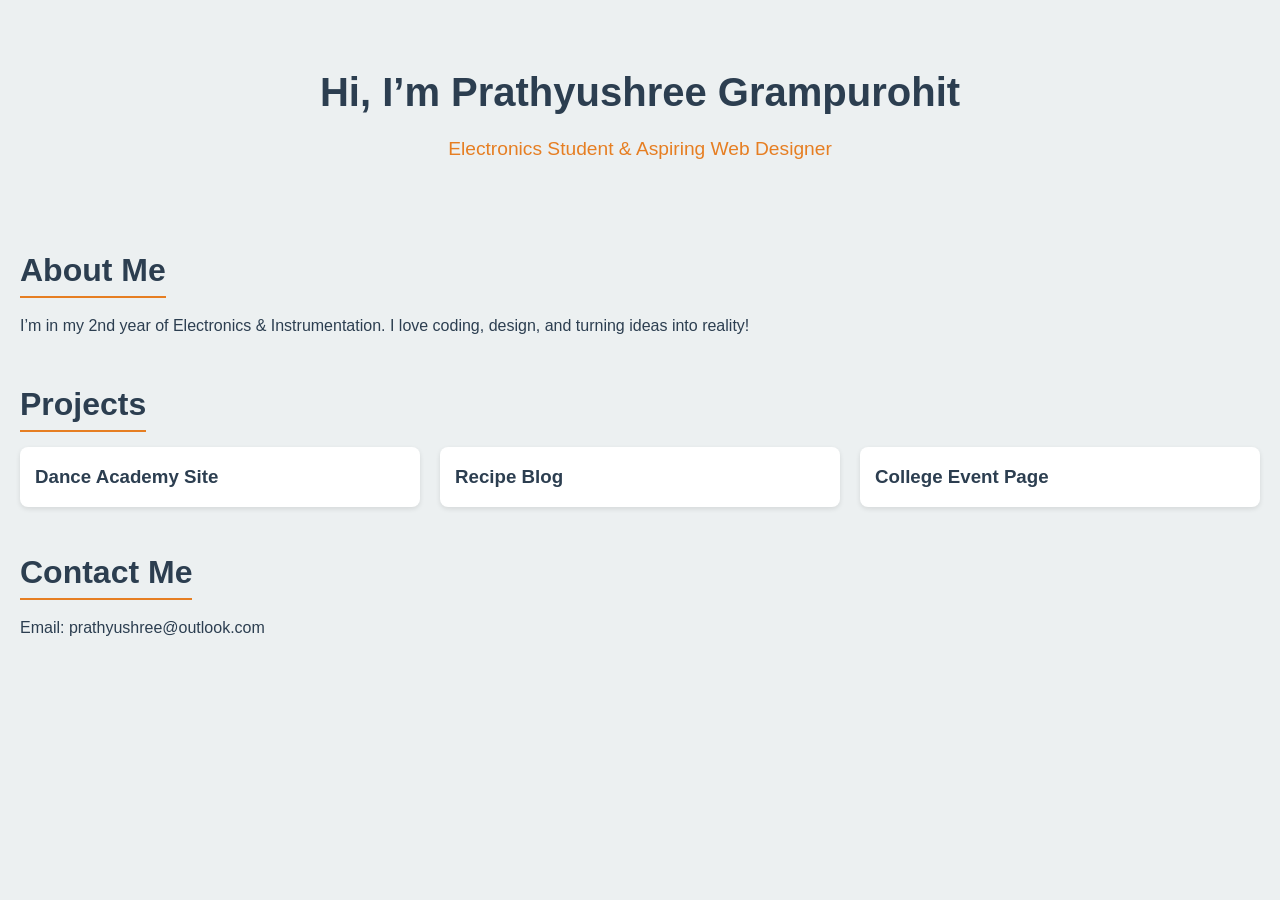
==== index.html @ 187cb472 "Portfolio website files This is my personal portfolio website created using HTML and CSS. It include" ====
<!DOCTYPE html>
<html lang="en">
<head>
  <meta charset="UTF-8" />
  <meta name="viewport" content="width=device-width, initial-scale=1.0"/>
  <title>Prathyu’s Portfolio</title>
  <!-- Link to your CSS -->
  <link rel="stylesheet" href="style.css" />
</head>
<body>

  <!-- Header / Hero -->
  <header class="hero">
    <h1>Hi, I’m Prathyushree Grampurohit</h1>
    <p>Electronics Student & Aspiring Web Designer</p>
  </header>

  <!-- About -->
  <section id="about">
    <h2>About Me</h2>
    <p>I’m in my 2nd year of Electronics & Instrumentation. I love coding, design, and turning ideas into reality!</p>
  </section>

  <!-- Projects -->
  <section id="projects">
    <h2>Projects</h2>
    <div class="project-list">
      <div class="project-item">
        <h3>Dance Academy Site</h3>
        <!-- later add img -->
      </div>
      <div class="project-item">
        <h3>Recipe Blog</h3>
      </div>
      <div class="project-item">
        <h3>College Event Page</h3>
      </div>
    </div>
  </section>

  <!-- Contact -->
  <section id="contact">
    <h2>Contact Me</h2>
    <p>Email: <a href="mailto:prathyushree@outlook.com">prathyushree@outlook.com</a></p>
  </section>

</body>
</html>
---- style.css ----
/* Reset defaults */
* {
  margin: 0;
  padding: 0;
  box-sizing: border-box;
}

/* Color variables */
:root {
  --primary-color: #2c3e50;
  --accent-color: #e67e22;
  --light-gray: #ecf0f1;
}

/* Global styles */
body {
  font-family: Arial, sans-serif;
  background: var(--light-gray);
  color: var(--primary-color);
  line-height: 1.6;
  padding: 20px;
}

/* Hero section */
.hero {
  text-align: center;
  padding: 40px 0;
}
.hero h1 {
  font-size: 2.5rem;
  margin-bottom: 10px;
}
.hero p {
  font-size: 1.2rem;
  color: var(--accent-color);
}

/* Sections styling */
section {
  margin: 40px 0;
}
section h2 {
  font-size: 2rem;
  margin-bottom: 15px;
  border-bottom: 2px solid var(--accent-color);
  display: inline-block;
}

/* Projects grid */
.project-list {
  display: flex;
  gap: 20px;
  flex-wrap: wrap;
}
.project-item {
  background: #fff;
  padding: 15px;
  border-radius: 8px;
  flex: 1 1 calc(33% - 40px);
  min-width: 200px;
  box-shadow: 0 2px 5px rgba(0,0,0,0.1);
}

/* Links */
a {
  color: var(--primary-color);
  text-decoration: none;
}
a:hover {
  text-decoration: underline;
}
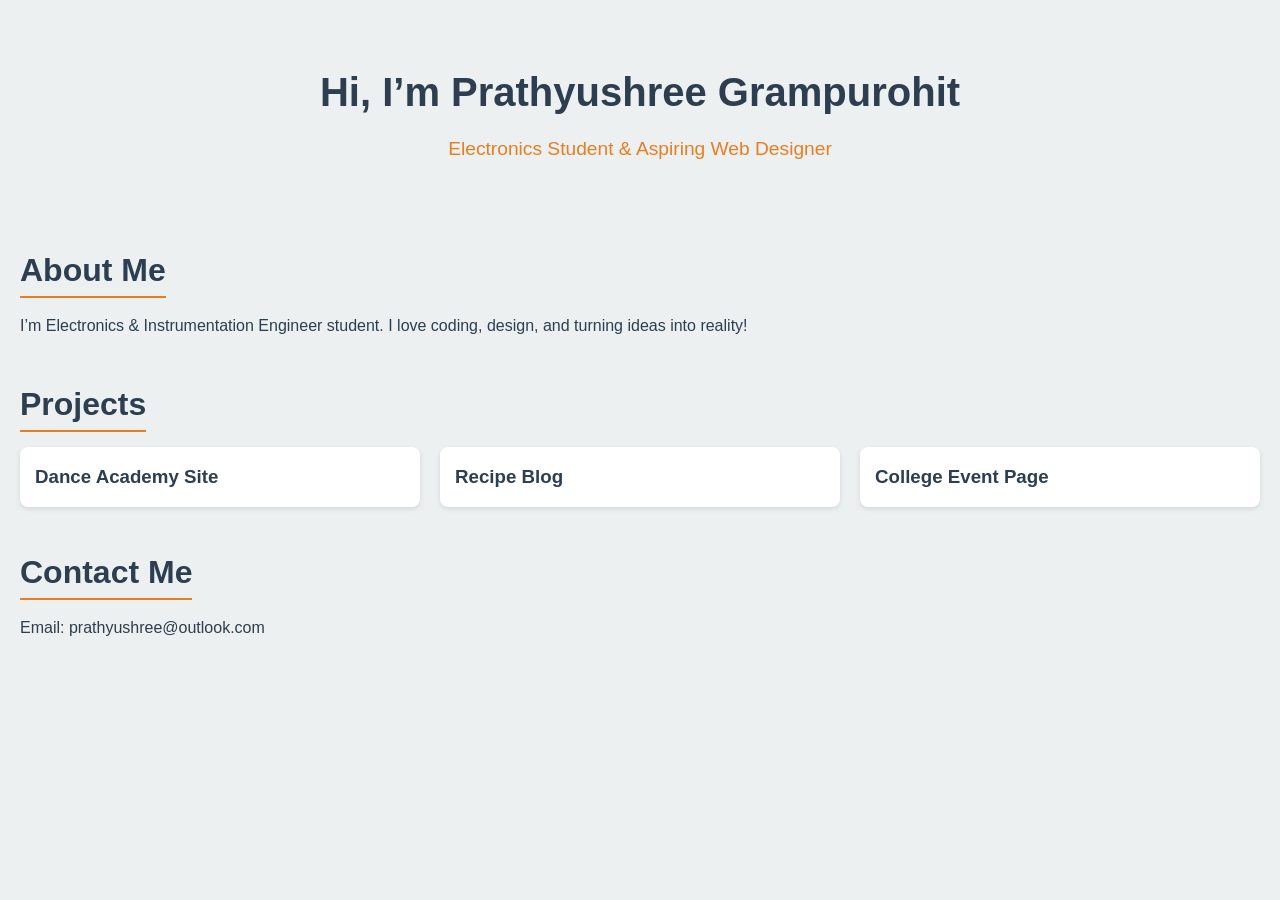
==== commit 13c192ea: "Update index.html" ====
--- a/index.html
+++ b/index.html
@@ -18,7 +18,7 @@
   <!-- About -->
   <section id="about">
     <h2>About Me</h2>
-    <p>I’m in my 2nd year of Electronics & Instrumentation. I love coding, design, and turning ideas into reality!</p>
+    <p>I’m Electronics & Instrumentation Engineer student. I love coding, design, and turning ideas into reality!</p>
   </section>
 
   <!-- Projects -->
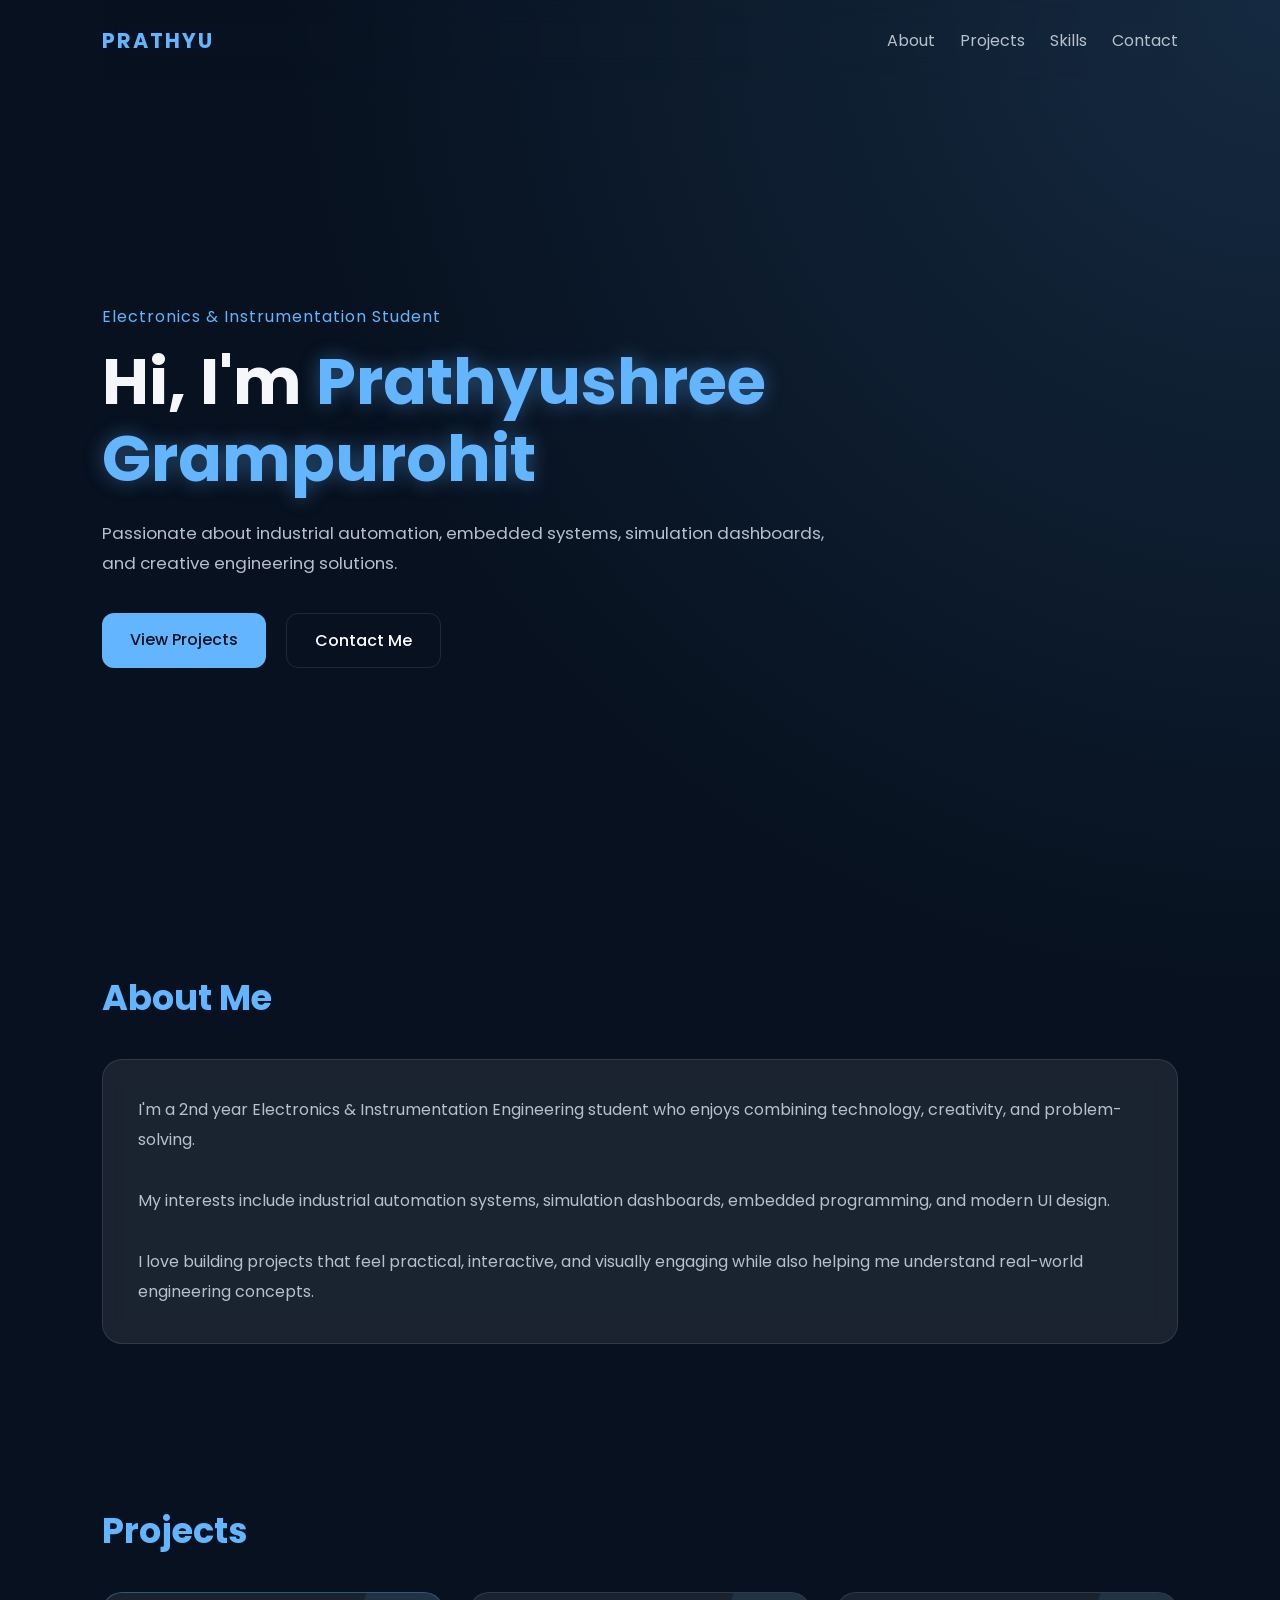
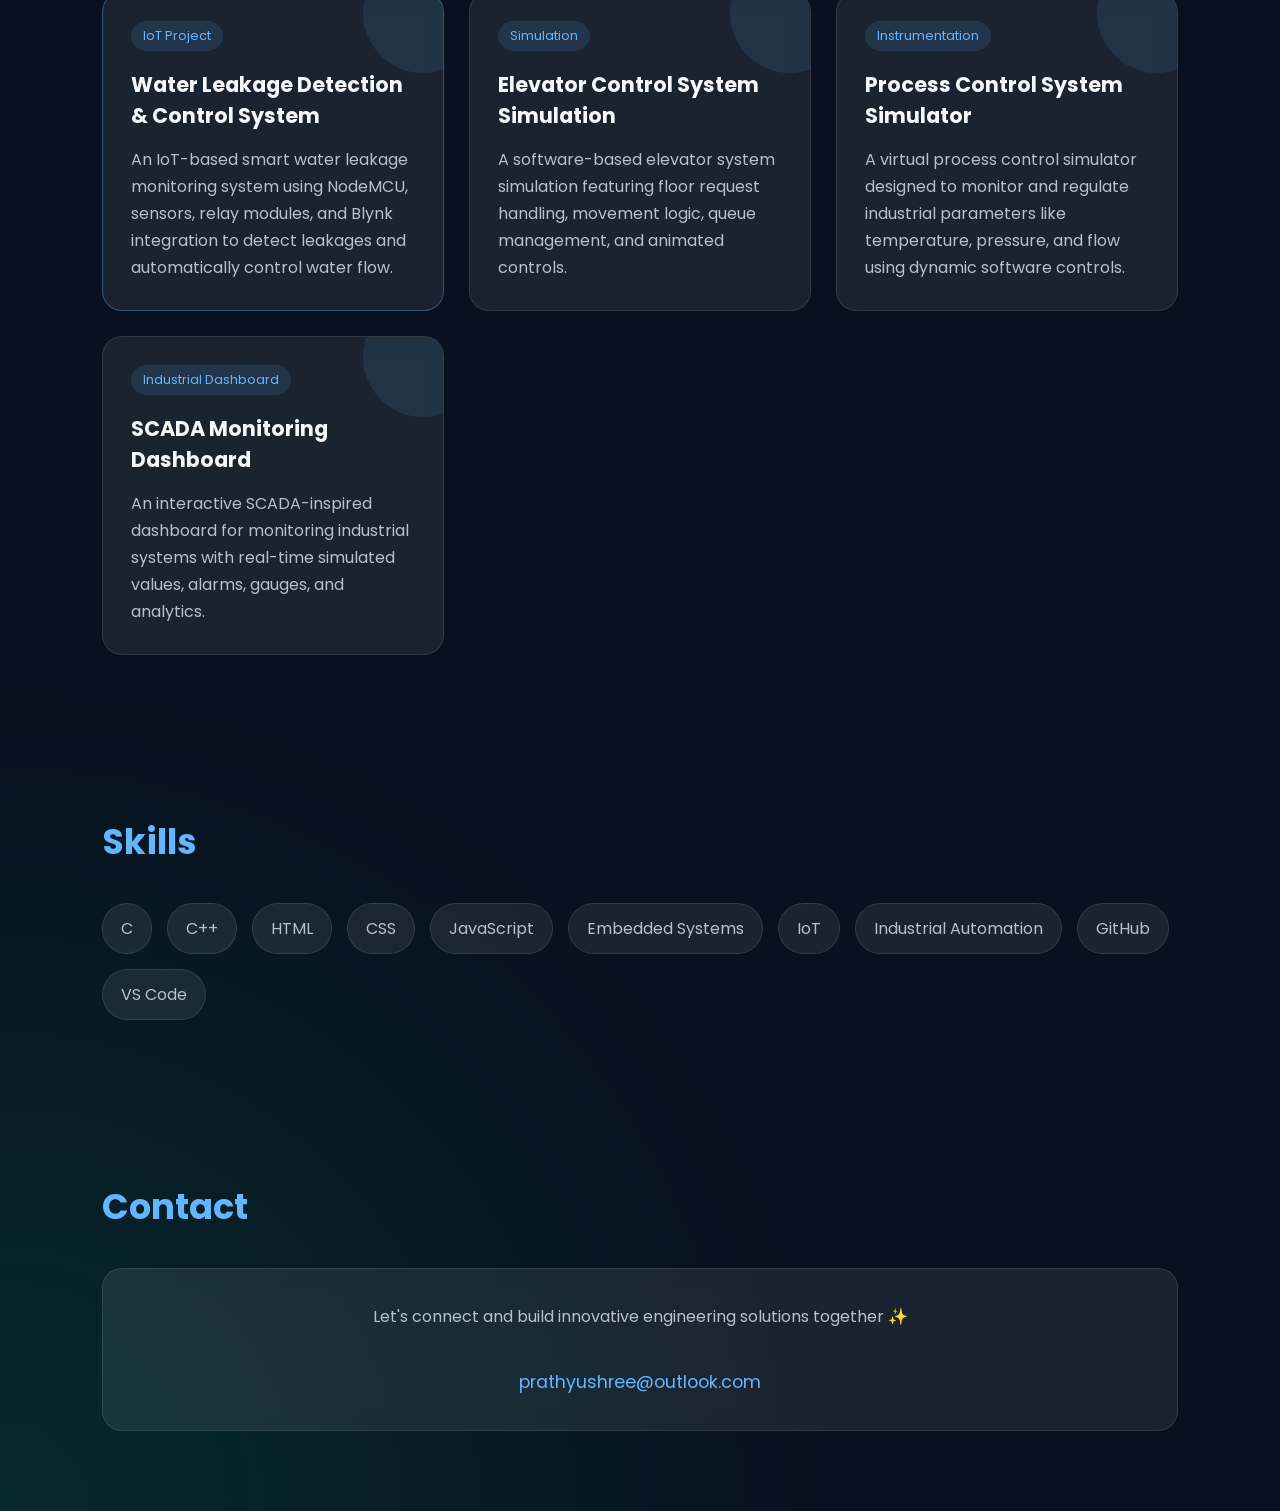
==== commit c3412be3: "Initial portfolio upload" ====
--- a/index.html
+++ b/index.html
@@ -1,48 +1,231 @@
-<!DOCTYPE html>
-<html lang="en">
-<head>
-  <meta charset="UTF-8" />
-  <meta name="viewport" content="width=device-width, initial-scale=1.0"/>
-  <title>Prathyu’s Portfolio</title>
-  <!-- Link to your CSS -->
-  <link rel="stylesheet" href="style.css" />
-</head>
-<body>
-
-  <!-- Header / Hero -->
-  <header class="hero">
-    <h1>Hi, I’m Prathyushree Grampurohit</h1>
-    <p>Electronics Student & Aspiring Web Designer</p>
-  </header>
-
-  <!-- About -->
-  <section id="about">
-    <h2>About Me</h2>
-    <p>I’m Electronics & Instrumentation Engineer student. I love coding, design, and turning ideas into reality!</p>
-  </section>
-
-  <!-- Projects -->
-  <section id="projects">
-    <h2>Projects</h2>
-    <div class="project-list">
-      <div class="project-item">
-        <h3>Dance Academy Site</h3>
-        <!-- later add img -->
-      </div>
-      <div class="project-item">
-        <h3>Recipe Blog</h3>
-      </div>
-      <div class="project-item">
-        <h3>College Event Page</h3>
-      </div>
-    </div>
-  </section>
-
-  <!-- Contact -->
-  <section id="contact">
-    <h2>Contact Me</h2>
-    <p>Email: <a href="mailto:prathyushree@outlook.com">prathyushree@outlook.com</a></p>
-  </section>
-
-</body>
+<!DOCTYPE html>
+<html lang="en">
+<head>
+  <meta charset="UTF-8" />
+  <meta name="viewport" content="width=device-width, initial-scale=1.0" />
+  <title>Prathyu | Electronics & Instrumentation Portfolio</title>
+
+  <link rel="stylesheet" href="style.css" />
+
+  <link rel="preconnect" href="https://fonts.googleapis.com">
+  <link rel="preconnect" href="https://fonts.gstatic.com" crossorigin>
+
+  <link href="https://fonts.googleapis.com/css2?family=Poppins:wght@300;400;500;600;700&display=swap" rel="stylesheet">
+</head>
+
+<body>
+
+  <!-- Navigation -->
+  <nav class="navbar">
+    <div class="logo">PRATHYU</div>
+
+    <ul>
+      <li><a href="#about">About</a></li>
+      <li><a href="#projects">Projects</a></li>
+      <li><a href="#skills">Skills</a></li>
+      <li><a href="#contact">Contact</a></li>
+    </ul>
+  </nav>
+
+  <!-- Hero Section -->
+  <header class="hero">
+
+    <div class="hero-content">
+
+      <p class="intro">
+        Electronics & Instrumentation Student
+      </p>
+
+      <h1>
+        Hi, I'm <span>Prathyushree Grampurohit</span>
+      </h1>
+
+      <p class="hero-text">
+        Passionate about industrial automation, embedded systems,
+        simulation dashboards, and creative engineering solutions.
+      </p>
+
+      <div class="hero-buttons">
+
+        <a href="#projects" class="btn primary-btn">
+          View Projects
+        </a>
+
+        <a href="#contact" class="btn secondary-btn">
+          Contact Me
+        </a>
+
+      </div>
+
+    </div>
+
+  </header>
+
+  <!-- About Section -->
+  <section id="about" class="section">
+
+    <h2>About Me</h2>
+
+    <div class="about-card">
+
+      <p>
+        I'm a 2nd year Electronics & Instrumentation Engineering
+        student who enjoys combining technology, creativity,
+        and problem-solving.
+      </p>
+
+      <br>
+
+      <p>
+        My interests include industrial automation systems,
+        simulation dashboards, embedded programming,
+        and modern UI design.
+      </p>
+
+      <br>
+
+      <p>
+        I love building projects that feel practical,
+        interactive, and visually engaging while also helping
+        me understand real-world engineering concepts.
+      </p>
+
+    </div>
+
+  </section>
+
+  <!-- Projects Section -->
+  <section id="projects" class="section">
+
+    <h2>Projects</h2>
+
+    <div class="project-grid">
+
+      <!-- Project 1 -->
+      <div class="project-card featured">
+
+        <div class="project-tag">
+          IoT Project
+        </div>
+
+        <h3>
+          Water Leakage Detection & Control System
+        </h3>
+
+        <p>
+          An IoT-based smart water leakage monitoring system
+          using NodeMCU, sensors, relay modules, and Blynk
+          integration to detect leakages and automatically
+          control water flow.
+        </p>
+
+      </div>
+
+      <!-- Project 2 -->
+      <div class="project-card">
+
+        <div class="project-tag">
+          Simulation
+        </div>
+
+        <h3>
+          Elevator Control System Simulation
+        </h3>
+
+        <p>
+          A software-based elevator system simulation featuring
+          floor request handling, movement logic,
+          queue management, and animated controls.
+        </p>
+
+      </div>
+
+      <!-- Project 3 -->
+      <div class="project-card">
+
+        <div class="project-tag">
+          Instrumentation
+        </div>
+
+        <h3>
+          Process Control System Simulator
+        </h3>
+
+        <p>
+          A virtual process control simulator designed to
+          monitor and regulate industrial parameters like
+          temperature, pressure, and flow using dynamic
+          software controls.
+        </p>
+
+      </div>
+
+      <!-- Project 4 -->
+      <div class="project-card">
+
+        <div class="project-tag">
+          Industrial Dashboard
+        </div>
+
+        <h3>
+          SCADA Monitoring Dashboard
+        </h3>
+
+        <p>
+          An interactive SCADA-inspired dashboard for monitoring
+          industrial systems with real-time simulated values,
+          alarms, gauges, and analytics.
+        </p>
+
+      </div>
+
+    </div>
+
+  </section>
+
+  <!-- Skills Section -->
+  <section id="skills" class="section">
+
+    <h2>Skills</h2>
+
+    <div class="skills-container">
+
+      <span>C</span>
+      <span>C++</span>
+      <span>HTML</span>
+      <span>CSS</span>
+      <span>JavaScript</span>
+      <span>Embedded Systems</span>
+      <span>IoT</span>
+      <span>Industrial Automation</span>
+      <span>GitHub</span>
+      <span>VS Code</span>
+
+    </div>
+
+  </section>
+
+  <!-- Contact Section -->
+  <section id="contact" class="section">
+
+    <h2>Contact</h2>
+
+    <div class="contact-card">
+
+      <p>
+        Let's connect and build innovative engineering
+        solutions together ✨
+      </p>
+
+      <br>
+
+      <a href="mailto:prathyushree@outlook.com">
+        prathyushree@outlook.com
+      </a>
+
+    </div>
+
+  </section>
+
+</body>
 </html>
--- a/style.css
+++ b/style.css
@@ -1,71 +1,436 @@
-/* Reset defaults */
-* {
-  margin: 0;
-  padding: 0;
-  box-sizing: border-box;
-}
-
-/* Color variables */
-:root {
-  --primary-color: #2c3e50;
-  --accent-color: #e67e22;
-  --light-gray: #ecf0f1;
-}
-
-/* Global styles */
-body {
-  font-family: Arial, sans-serif;
-  background: var(--light-gray);
-  color: var(--primary-color);
-  line-height: 1.6;
-  padding: 20px;
-}
-
-/* Hero section */
-.hero {
-  text-align: center;
-  padding: 40px 0;
-}
-.hero h1 {
-  font-size: 2.5rem;
-  margin-bottom: 10px;
-}
-.hero p {
-  font-size: 1.2rem;
-  color: var(--accent-color);
-}
-
-/* Sections styling */
-section {
-  margin: 40px 0;
-}
-section h2 {
-  font-size: 2rem;
-  margin-bottom: 15px;
-  border-bottom: 2px solid var(--accent-color);
-  display: inline-block;
-}
-
-/* Projects grid */
-.project-list {
-  display: flex;
-  gap: 20px;
-  flex-wrap: wrap;
-}
-.project-item {
-  background: #fff;
-  padding: 15px;
-  border-radius: 8px;
-  flex: 1 1 calc(33% - 40px);
-  min-width: 200px;
-  box-shadow: 0 2px 5px rgba(0,0,0,0.1);
-}
-
-/* Links */
-a {
-  color: var(--primary-color);
-  text-decoration: none;
-}
-a:hover {
-  text-decoration: underline;
+/* RESET */
+
+* {
+  margin: 0;
+  padding: 0;
+  box-sizing: border-box;
+}
+
+/* ROOT COLORS */
+
+:root {
+
+  --bg-color: #07111f;
+  --card-color: rgba(255,255,255,0.08);
+
+  --text-color: #f5f7fa;
+  --secondary-text: #b7c0cc;
+
+  --accent: #64b5ff;
+  --accent-glow: rgba(100,181,255,0.4);
+
+  --border: rgba(255,255,255,0.1);
+}
+
+/* SMOOTH SCROLL */
+
+html {
+  scroll-behavior: smooth;
+}
+
+/* BODY */
+
+body {
+
+  font-family: 'Poppins', sans-serif;
+
+  background:
+    radial-gradient(circle at top right,
+    rgba(100,181,255,0.15),
+    transparent 30%),
+
+    radial-gradient(circle at bottom left,
+    rgba(0,255,170,0.1),
+    transparent 25%),
+
+    var(--bg-color);
+
+  color: var(--text-color);
+
+  min-height: 100vh;
+
+  padding: 0 8%;
+}
+
+/* NAVBAR */
+
+.navbar {
+
+  display: flex;
+  justify-content: space-between;
+  align-items: center;
+
+  padding: 25px 0;
+
+  position: sticky;
+  top: 0;
+
+  backdrop-filter: blur(12px);
+
+  z-index: 100;
+}
+
+.logo {
+
+  font-size: 1.3rem;
+  font-weight: 700;
+
+  letter-spacing: 2px;
+
+  color: var(--accent);
+}
+
+.navbar ul {
+
+  display: flex;
+  list-style: none;
+
+  gap: 25px;
+}
+
+.navbar a {
+
+  color: var(--secondary-text);
+
+  text-decoration: none;
+
+  transition: 0.3s ease;
+}
+
+.navbar a:hover {
+
+  color: var(--accent);
+}
+
+/* HERO SECTION */
+
+.hero {
+
+  min-height: 90vh;
+
+  display: flex;
+  align-items: center;
+}
+
+.hero-content {
+
+  max-width: 750px;
+}
+
+.intro {
+
+  color: var(--accent);
+
+  margin-bottom: 15px;
+
+  letter-spacing: 1px;
+}
+
+.hero h1 {
+
+  font-size: 4rem;
+
+  line-height: 1.2;
+
+  margin-bottom: 20px;
+}
+
+.hero h1 span {
+
+  color: var(--accent);
+
+  text-shadow: 0 0 20px var(--accent-glow);
+}
+
+.hero-text {
+
+  color: var(--secondary-text);
+
+  line-height: 1.8;
+
+  font-size: 1.05rem;
+
+  margin-bottom: 35px;
+}
+
+/* BUTTONS */
+
+.hero-buttons {
+
+  display: flex;
+  gap: 20px;
+
+  flex-wrap: wrap;
+}
+
+.btn {
+
+  padding: 14px 28px;
+
+  border-radius: 12px;
+
+  text-decoration: none;
+
+  font-weight: 500;
+
+  transition: 0.3s ease;
+}
+
+.primary-btn {
+
+  background: var(--accent);
+
+  color: #07111f;
+}
+
+.primary-btn:hover {
+
+  transform: translateY(-3px);
+
+  box-shadow: 0 10px 20px var(--accent-glow);
+}
+
+.secondary-btn {
+
+  border: 1px solid var(--border);
+
+  color: white;
+}
+
+.secondary-btn:hover {
+
+  background: rgba(255,255,255,0.05);
+}
+
+/* SECTION STYLING */
+
+.section {
+
+  padding: 80px 0;
+}
+
+.section h2 {
+
+  font-size: 2.2rem;
+
+  margin-bottom: 35px;
+
+  color: var(--accent);
+}
+
+/* ABOUT CARD */
+
+.about-card {
+
+  background: var(--card-color);
+
+  border: 1px solid var(--border);
+
+  border-radius: 20px;
+
+  padding: 35px;
+
+  backdrop-filter: blur(12px);
+
+  line-height: 1.9;
+
+  color: var(--secondary-text);
+}
+
+/* PROJECT GRID */
+
+.project-grid {
+
+  display: grid;
+
+  grid-template-columns:
+  repeat(auto-fit, minmax(260px, 1fr));
+
+  gap: 25px;
+}
+
+/* PROJECT CARD */
+
+.project-card {
+
+  background: var(--card-color);
+
+  border: 1px solid var(--border);
+
+  border-radius: 20px;
+
+  padding: 28px;
+
+  transition: 0.35s ease;
+
+  position: relative;
+
+  overflow: hidden;
+
+  backdrop-filter: blur(12px);
+}
+
+.project-card::before {
+
+  content: "";
+
+  position: absolute;
+
+  top: -40px;
+  right: -40px;
+
+  width: 120px;
+  height: 120px;
+
+  background: rgba(100,181,255,0.1);
+
+  border-radius: 50%;
+}
+
+.project-card:hover {
+
+  transform: translateY(-8px);
+
+  border-color: rgba(100,181,255,0.4);
+
+  box-shadow: 0 15px 30px rgba(0,0,0,0.3);
+}
+
+/* FEATURED PROJECT */
+
+.featured {
+
+  border: 1px solid rgba(100,181,255,0.35);
+}
+
+/* PROJECT TAG */
+
+.project-tag {
+
+  display: inline-block;
+
+  background: rgba(100,181,255,0.12);
+
+  color: var(--accent);
+
+  padding: 6px 12px;
+
+  border-radius: 30px;
+
+  font-size: 0.8rem;
+
+  margin-bottom: 18px;
+}
+
+/* PROJECT TITLE */
+
+.project-card h3 {
+
+  margin-bottom: 15px;
+
+  font-size: 1.3rem;
+}
+
+/* PROJECT TEXT */
+
+.project-card p {
+
+  color: var(--secondary-text);
+
+  line-height: 1.7;
+}
+
+/* SKILLS */
+
+.skills-container {
+
+  display: flex;
+
+  flex-wrap: wrap;
+
+  gap: 15px;
+}
+
+.skills-container span {
+
+  background: rgba(255,255,255,0.08);
+
+  border: 1px solid var(--border);
+
+  padding: 12px 18px;
+
+  border-radius: 40px;
+
+  color: var(--secondary-text);
+
+  transition: 0.3s ease;
+}
+
+.skills-container span:hover {
+
+  transform: scale(1.05);
+
+  color: white;
+
+  border-color: rgba(100,181,255,0.4);
+}
+
+/* CONTACT */
+
+.contact-card {
+
+  background: var(--card-color);
+
+  border: 1px solid var(--border);
+
+  border-radius: 20px;
+
+  padding: 35px;
+
+  text-align: center;
+
+  backdrop-filter: blur(12px);
+}
+
+.contact-card p {
+
+  color: var(--secondary-text);
+
+  margin-bottom: 15px;
+}
+
+.contact-card a {
+
+  color: var(--accent);
+
+  text-decoration: none;
+
+  font-size: 1.1rem;
+}
+
+/* RESPONSIVE DESIGN */
+
+@media (max-width: 768px) {
+
+  body {
+
+    padding: 0 6%;
+  }
+
+  .navbar {
+
+    flex-direction: column;
+
+    gap: 15px;
+  }
+
+  .hero h1 {
+
+    font-size: 2.8rem;
+  }
+
+  .hero {
+
+    min-height: 75vh;
+  }
 }
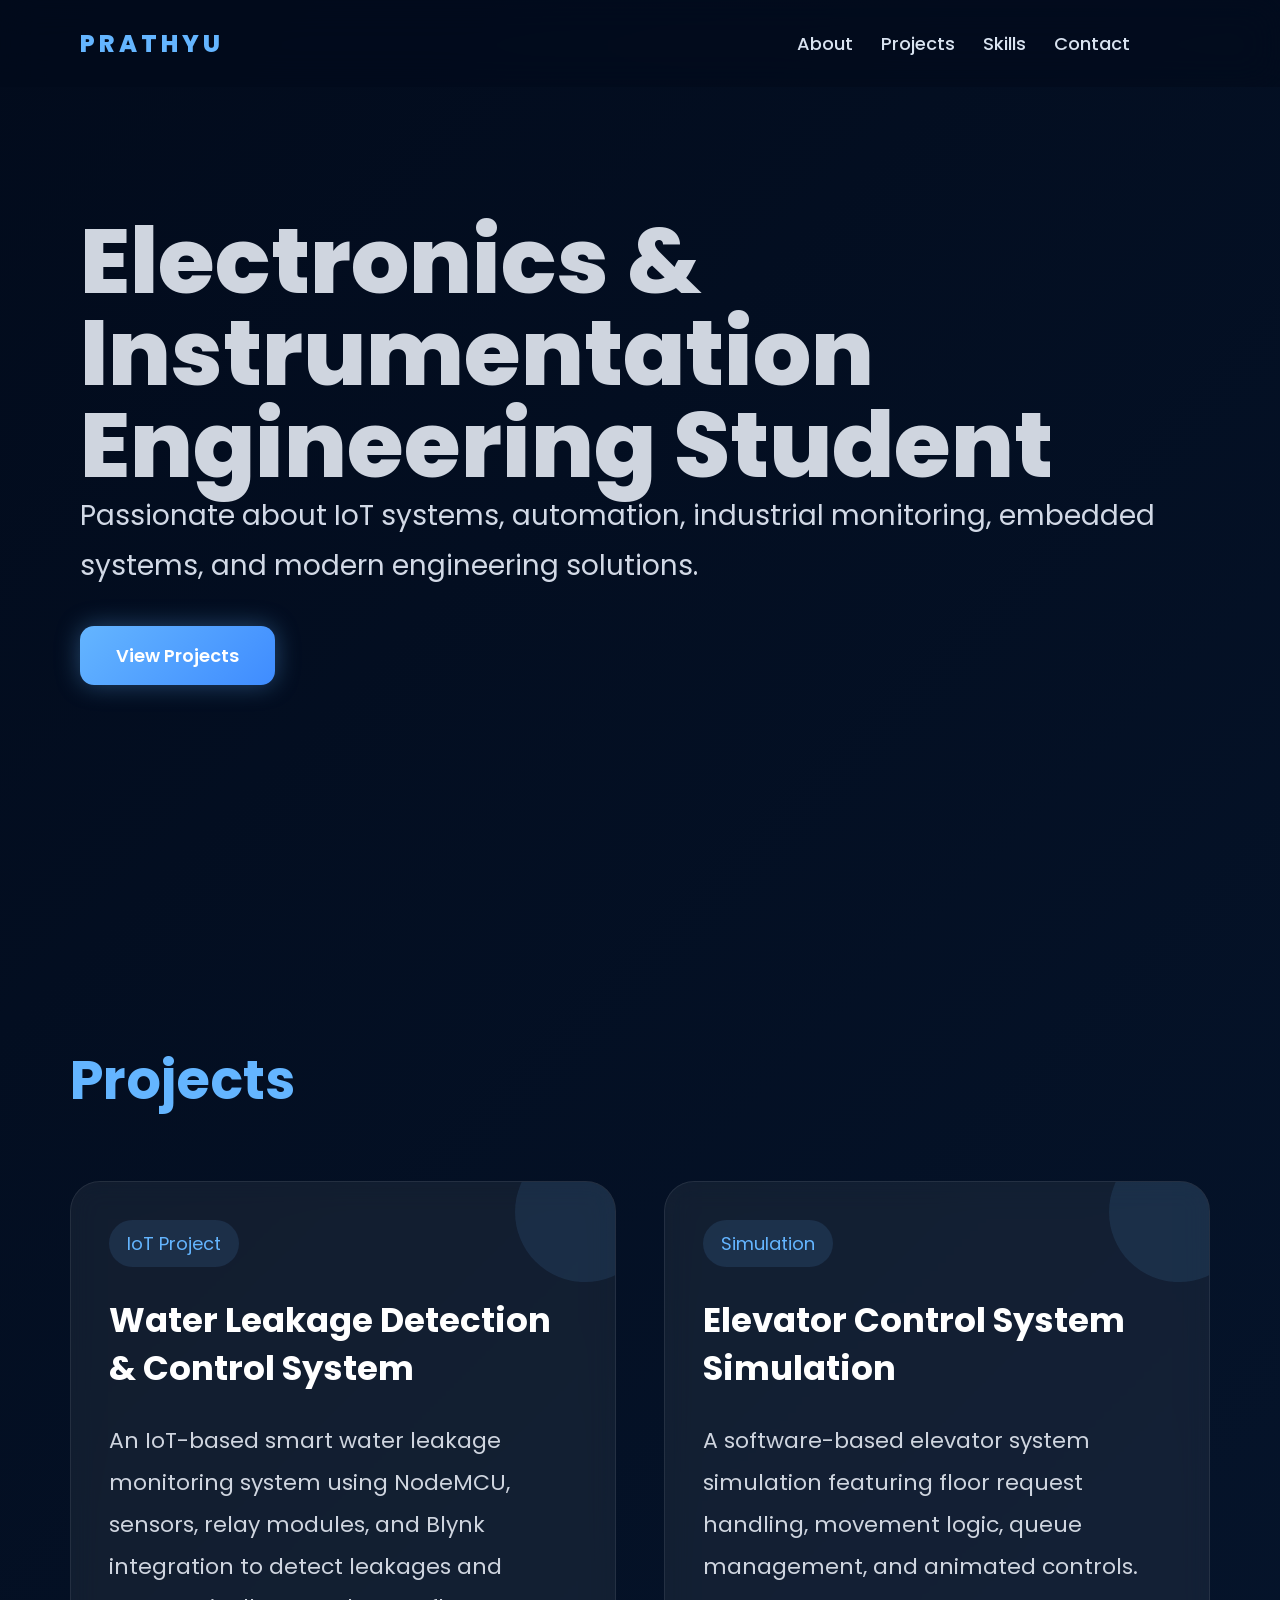
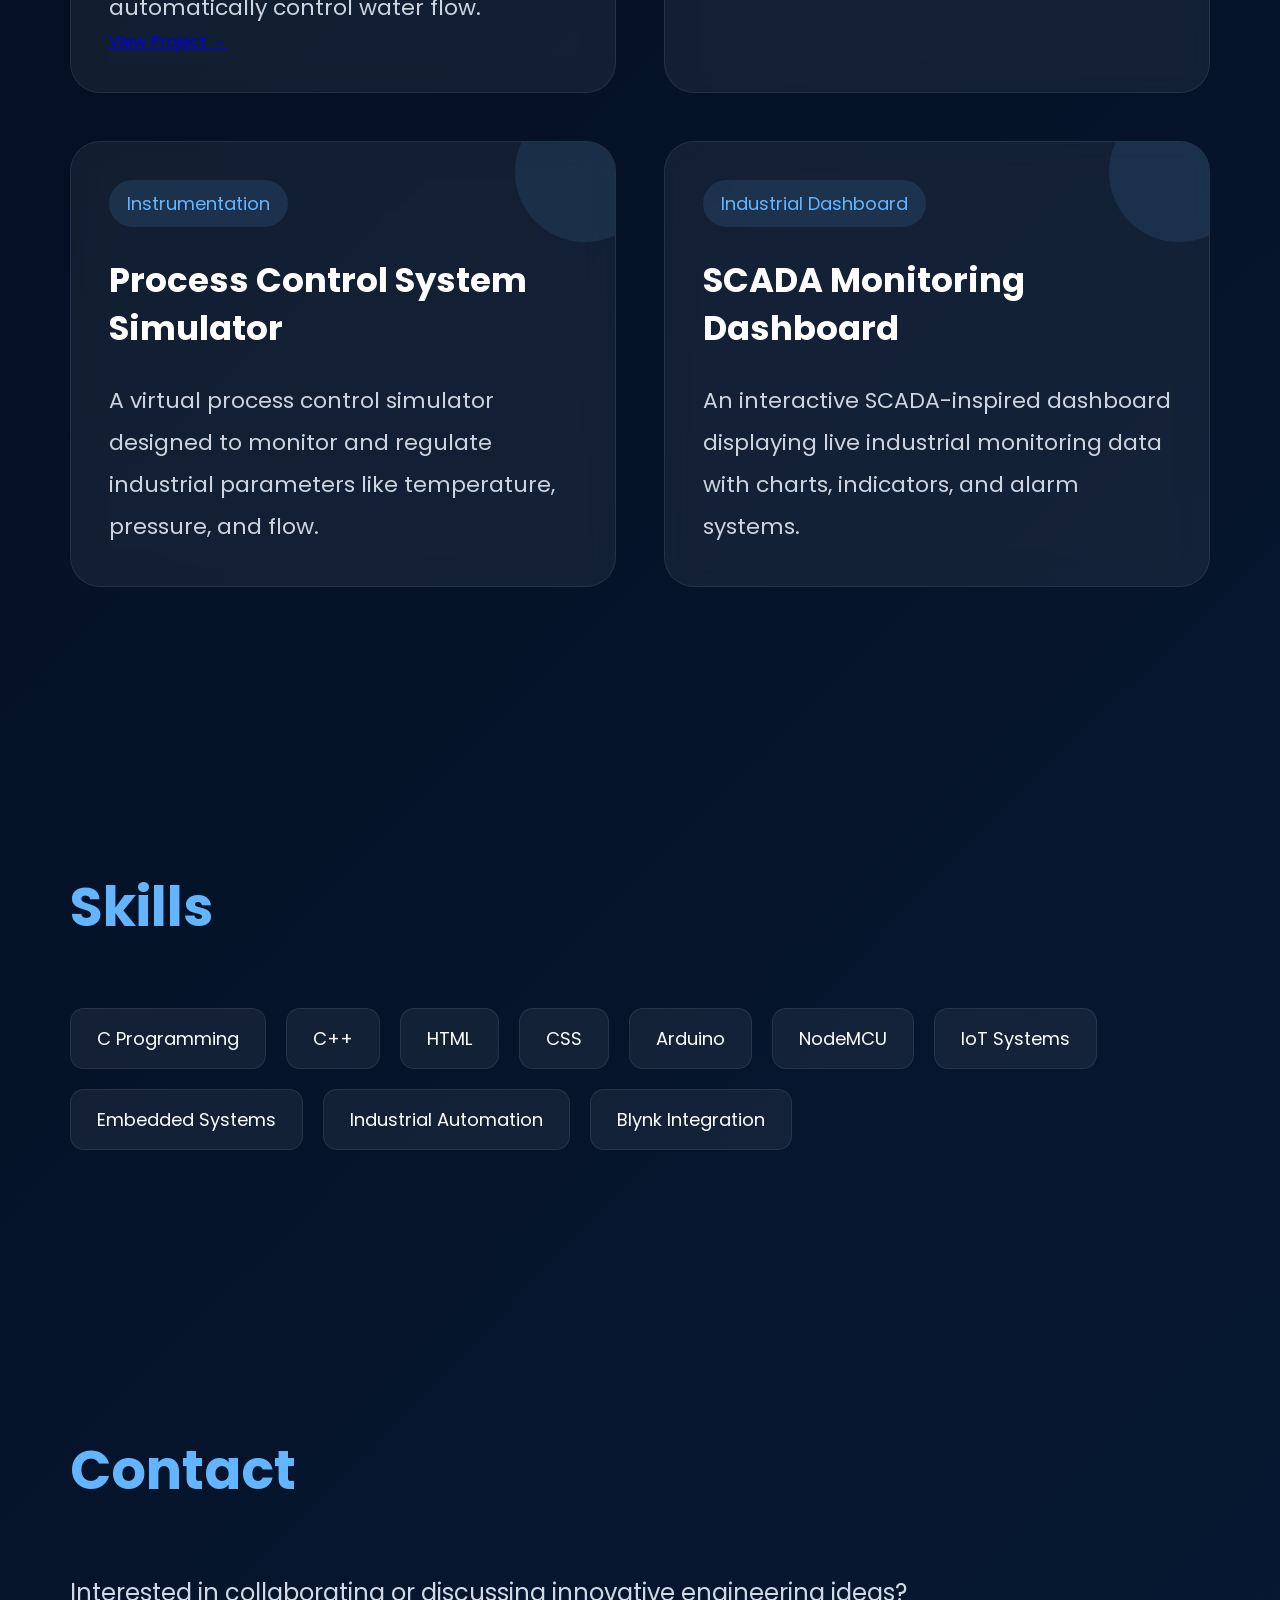
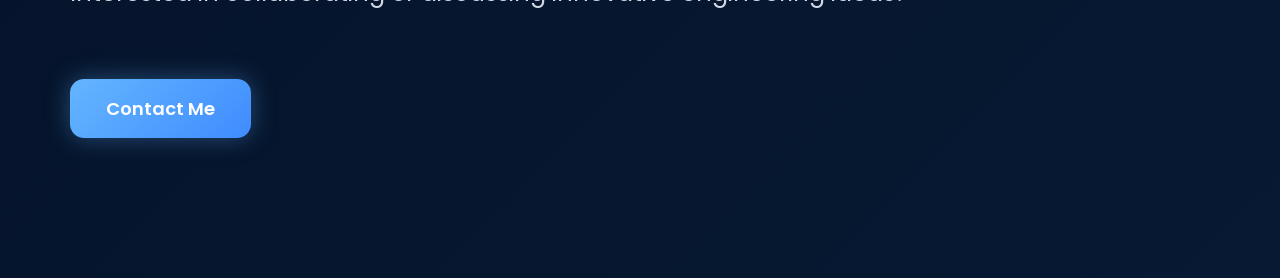
==== commit 2177cd5b: "Updated portfolio design" ====
--- a/index.html
+++ b/index.html
@@ -1,231 +1,219 @@
 <!DOCTYPE html>
+
 <html lang="en">
+
 <head>
+
   <meta charset="UTF-8" />
+
   <meta name="viewport" content="width=device-width, initial-scale=1.0" />
+
   <title>Prathyu | Electronics & Instrumentation Portfolio</title>
 
   <link rel="stylesheet" href="style.css" />
 
   <link rel="preconnect" href="https://fonts.googleapis.com">
+
   <link rel="preconnect" href="https://fonts.gstatic.com" crossorigin>
 
   <link href="https://fonts.googleapis.com/css2?family=Poppins:wght@300;400;500;600;700&display=swap" rel="stylesheet">
+
 </head>
 
 <body>
 
-  <!-- Navigation -->
-  <nav class="navbar">
+  <!-- NAVBAR -->
+
+  <header class="navbar">
+
     <div class="logo">PRATHYU</div>
 
-    <ul>
-      <li><a href="#about">About</a></li>
-      <li><a href="#projects">Projects</a></li>
-      <li><a href="#skills">Skills</a></li>
-      <li><a href="#contact">Contact</a></li>
-    </ul>
-  </nav>
-
-  <!-- Hero Section -->
-  <header class="hero">
-
-    <div class="hero-content">
-
-      <p class="intro">
-        Electronics & Instrumentation Student
+    <nav>
+
+      <a href="#about">About</a>
+
+      <a href="#projects">Projects</a>
+
+      <a href="#skills">Skills</a>
+
+      <a href="#contact">Contact</a>
+
+    </nav>
+
+  </header>
+
+  <!-- HERO SECTION -->
+
+  <section class="hero" id="about">
+
+    <div class="hero-text">
+
+      <h1>
+
+        Electronics & Instrumentation
+
+        <span>Engineering Student</span>
+
+      </h1>
+
+      <p>
+
+        Passionate about IoT systems, automation, industrial monitoring,
+
+        embedded systems, and modern engineering solutions.
+
       </p>
 
-      <h1>
-        Hi, I'm <span>Prathyushree Grampurohit</span>
-      </h1>
-
-      <p class="hero-text">
-        Passionate about industrial automation, embedded systems,
-        simulation dashboards, and creative engineering solutions.
-      </p>
-
-      <div class="hero-buttons">
-
-        <a href="#projects" class="btn primary-btn">
-          View Projects
+      <a href="#projects" class="btn">View Projects</a>
+
+    </div>
+
+  </section>
+
+  <!-- PROJECTS SECTION -->
+
+  <section class="projects" id="projects">
+
+    <h2 class="section-title">Projects</h2>
+
+    <div class="projects-grid">
+
+      <!-- CARD 1 -->
+
+      <div class="project-card">
+
+        <span class="project-tag">IoT Project</span>
+
+        <h3>Water Leakage Detection & Control System</h3>
+
+        <p>
+
+          An IoT-based smart water leakage monitoring system using NodeMCU,
+
+          sensors, relay modules, and Blynk integration to detect leakages
+
+          and automatically control water flow.
+
+        </p>
+
+        <a href="waterleakage.html" class="project-btn">
+
+          View Project →
+
         </a>
 
-        <a href="#contact" class="btn secondary-btn">
-          Contact Me
-        </a>
+      </div>
+
+      <!-- CARD 2 -->
+
+      <div class="project-card">
+
+        <span class="project-tag">Simulation</span>
+
+        <h3>Elevator Control System Simulation</h3>
+
+        <p>
+
+          A software-based elevator system simulation featuring floor request
+
+          handling, movement logic, queue management, and animated controls.
+
+        </p>
+
+      </div>
+
+      <!-- CARD 3 -->
+
+      <div class="project-card">
+
+        <span class="project-tag">Instrumentation</span>
+
+        <h3>Process Control System Simulator</h3>
+
+        <p>
+
+          A virtual process control simulator designed to monitor and regulate
+
+          industrial parameters like temperature, pressure, and flow.
+
+        </p>
+
+      </div>
+
+      <!-- CARD 4 -->
+
+      <div class="project-card">
+
+        <span class="project-tag">Industrial Dashboard</span>
+
+        <h3>SCADA Monitoring Dashboard</h3>
+
+        <p>
+
+          An interactive SCADA-inspired dashboard displaying live industrial
+
+          monitoring data with charts, indicators, and alarm systems.
+
+        </p>
 
       </div>
 
     </div>
 
-  </header>
-
-  <!-- About Section -->
-  <section id="about" class="section">
-
-    <h2>About Me</h2>
-
-    <div class="about-card">
-
-      <p>
-        I'm a 2nd year Electronics & Instrumentation Engineering
-        student who enjoys combining technology, creativity,
-        and problem-solving.
-      </p>
-
-      <br>
-
-      <p>
-        My interests include industrial automation systems,
-        simulation dashboards, embedded programming,
-        and modern UI design.
-      </p>
-
-      <br>
-
-      <p>
-        I love building projects that feel practical,
-        interactive, and visually engaging while also helping
-        me understand real-world engineering concepts.
-      </p>
+  </section>
+
+  <!-- SKILLS -->
+
+  <section class="skills" id="skills">
+
+    <h2 class="section-title">Skills</h2>
+
+    <div class="skills-container">
+
+      <div class="skill-box">C Programming</div>
+
+      <div class="skill-box">C++</div>
+
+      <div class="skill-box">HTML</div>
+
+      <div class="skill-box">CSS</div>
+
+      <div class="skill-box">Arduino</div>
+
+      <div class="skill-box">NodeMCU</div>
+
+      <div class="skill-box">IoT Systems</div>
+
+      <div class="skill-box">Embedded Systems</div>
+
+      <div class="skill-box">Industrial Automation</div>
+
+      <div class="skill-box">Blynk Integration</div>
 
     </div>
 
   </section>
 
-  <!-- Projects Section -->
-  <section id="projects" class="section">
-
-    <h2>Projects</h2>
-
-    <div class="project-grid">
-
-      <!-- Project 1 -->
-      <div class="project-card featured">
-
-        <div class="project-tag">
-          IoT Project
-        </div>
-
-        <h3>
-          Water Leakage Detection & Control System
-        </h3>
-
-        <p>
-          An IoT-based smart water leakage monitoring system
-          using NodeMCU, sensors, relay modules, and Blynk
-          integration to detect leakages and automatically
-          control water flow.
-        </p>
-
-      </div>
-
-      <!-- Project 2 -->
-      <div class="project-card">
-
-        <div class="project-tag">
-          Simulation
-        </div>
-
-        <h3>
-          Elevator Control System Simulation
-        </h3>
-
-        <p>
-          A software-based elevator system simulation featuring
-          floor request handling, movement logic,
-          queue management, and animated controls.
-        </p>
-
-      </div>
-
-      <!-- Project 3 -->
-      <div class="project-card">
-
-        <div class="project-tag">
-          Instrumentation
-        </div>
-
-        <h3>
-          Process Control System Simulator
-        </h3>
-
-        <p>
-          A virtual process control simulator designed to
-          monitor and regulate industrial parameters like
-          temperature, pressure, and flow using dynamic
-          software controls.
-        </p>
-
-      </div>
-
-      <!-- Project 4 -->
-      <div class="project-card">
-
-        <div class="project-tag">
-          Industrial Dashboard
-        </div>
-
-        <h3>
-          SCADA Monitoring Dashboard
-        </h3>
-
-        <p>
-          An interactive SCADA-inspired dashboard for monitoring
-          industrial systems with real-time simulated values,
-          alarms, gauges, and analytics.
-        </p>
-
-      </div>
-
-    </div>
-
-  </section>
-
-  <!-- Skills Section -->
-  <section id="skills" class="section">
-
-    <h2>Skills</h2>
-
-    <div class="skills-container">
-
-      <span>C</span>
-      <span>C++</span>
-      <span>HTML</span>
-      <span>CSS</span>
-      <span>JavaScript</span>
-      <span>Embedded Systems</span>
-      <span>IoT</span>
-      <span>Industrial Automation</span>
-      <span>GitHub</span>
-      <span>VS Code</span>
-
-    </div>
-
-  </section>
-
-  <!-- Contact Section -->
-  <section id="contact" class="section">
-
-    <h2>Contact</h2>
-
-    <div class="contact-card">
-
-      <p>
-        Let's connect and build innovative engineering
-        solutions together ✨
-      </p>
-
-      <br>
-
-      <a href="mailto:prathyushree@outlook.com">
-        prathyushree@outlook.com
-      </a>
-
-    </div>
+  <!-- CONTACT -->
+
+  <section class="contact" id="contact">
+
+    <h2 class="section-title">Contact</h2>
+
+    <p class="contact-text">
+
+      Interested in collaborating or discussing innovative engineering ideas?
+
+    </p>
+
+    <a href="mailto:prathyu@example.com" class="btn">
+
+      Contact Me
+
+    </a>
 
   </section>
 
 </body>
+
 </html>
--- a/style.css
+++ b/style.css
@@ -1,436 +1,296 @@
-/* RESET */
-
-* {
-  margin: 0;
-  padding: 0;
-  box-sizing: border-box;
-}
-
-/* ROOT COLORS */
-
-:root {
-
-  --bg-color: #07111f;
-  --card-color: rgba(255,255,255,0.08);
-
-  --text-color: #f5f7fa;
-  --secondary-text: #b7c0cc;
-
-  --accent: #64b5ff;
-  --accent-glow: rgba(100,181,255,0.4);
-
-  --border: rgba(255,255,255,0.1);
-}
-
-/* SMOOTH SCROLL */
-
-html {
-  scroll-behavior: smooth;
-}
-
-/* BODY */
-
-body {
-
-  font-family: 'Poppins', sans-serif;
-
-  background:
-    radial-gradient(circle at top right,
-    rgba(100,181,255,0.15),
-    transparent 30%),
-
-    radial-gradient(circle at bottom left,
-    rgba(0,255,170,0.1),
-    transparent 25%),
-
-    var(--bg-color);
-
-  color: var(--text-color);
-
-  min-height: 100vh;
-
-  padding: 0 8%;
+@import url('https://fonts.googleapis.com/css2?family=Poppins:wght@300;400;500;600;700;800&display=swap');
+
+*{
+  margin:0;
+  padding:0;
+  box-sizing:border-box;
+  scroll-behavior:smooth;
+}
+
+:root{
+  --bg:#020b1c;
+  --bg2:#071933;
+  --card:#182434;
+  --text:#ffffff;
+  --light:#cfd8e6;
+  --blue:#64b5ff;
+  --border:rgba(255,255,255,0.08);
+}
+
+body{
+  font-family:'Poppins',sans-serif;
+  background:linear-gradient(135deg,var(--bg),var(--bg2));
+  color:var(--text);
+  overflow-x:hidden;
+}
+
+section{
+  width:100%;
 }
 
 /* NAVBAR */
 
-.navbar {
-
-  display: flex;
-  justify-content: space-between;
-  align-items: center;
-
-  padding: 25px 0;
-
-  position: sticky;
-  top: 0;
-
-  backdrop-filter: blur(12px);
-
-  z-index: 100;
-}
-
-.logo {
-
-  font-size: 1.3rem;
-  font-weight: 700;
-
-  letter-spacing: 2px;
-
-  color: var(--accent);
-}
-
-.navbar ul {
-
-  display: flex;
-  list-style: none;
-
-  gap: 25px;
-}
-
-.navbar a {
-
-  color: var(--secondary-text);
-
-  text-decoration: none;
-
-  transition: 0.3s ease;
-}
-
-.navbar a:hover {
-
-  color: var(--accent);
-}
-
-/* HERO SECTION */
-
-.hero {
-
-  min-height: 90vh;
-
-  display: flex;
-  align-items: center;
-}
-
-.hero-content {
-
-  max-width: 750px;
-}
-
-.intro {
-
-  color: var(--accent);
-
-  margin-bottom: 15px;
-
-  letter-spacing: 1px;
-}
-
-.hero h1 {
-
-  font-size: 4rem;
-
-  line-height: 1.2;
-
-  margin-bottom: 20px;
-}
-
-.hero h1 span {
-
-  color: var(--accent);
-
-  text-shadow: 0 0 20px var(--accent-glow);
-}
-
-.hero-text {
-
-  color: var(--secondary-text);
-
-  line-height: 1.8;
-
-  font-size: 1.05rem;
-
-  margin-bottom: 35px;
-}
-
-/* BUTTONS */
-
-.hero-buttons {
-
-  display: flex;
-  gap: 20px;
-
-  flex-wrap: wrap;
-}
-
-.btn {
-
-  padding: 14px 28px;
-
-  border-radius: 12px;
-
-  text-decoration: none;
-
-  font-weight: 500;
-
-  transition: 0.3s ease;
-}
-
-.primary-btn {
-
-  background: var(--accent);
-
-  color: #07111f;
-}
-
-.primary-btn:hover {
-
-  transform: translateY(-3px);
-
-  box-shadow: 0 10px 20px var(--accent-glow);
-}
-
-.secondary-btn {
-
-  border: 1px solid var(--border);
-
-  color: white;
-}
-
-.secondary-btn:hover {
-
-  background: rgba(255,255,255,0.05);
-}
-
-/* SECTION STYLING */
-
-.section {
-
-  padding: 80px 0;
-}
-
-.section h2 {
-
-  font-size: 2.2rem;
-
-  margin-bottom: 35px;
-
-  color: var(--accent);
-}
-
-/* ABOUT CARD */
-
-.about-card {
-
-  background: var(--card-color);
-
-  border: 1px solid var(--border);
-
-  border-radius: 20px;
-
-  padding: 35px;
-
-  backdrop-filter: blur(12px);
-
-  line-height: 1.9;
-
-  color: var(--secondary-text);
-}
-
-/* PROJECT GRID */
-
-.project-grid {
-
-  display: grid;
-
-  grid-template-columns:
-  repeat(auto-fit, minmax(260px, 1fr));
-
-  gap: 25px;
-}
-
-/* PROJECT CARD */
-
-.project-card {
-
-  background: var(--card-color);
-
-  border: 1px solid var(--border);
-
-  border-radius: 20px;
-
-  padding: 28px;
-
-  transition: 0.35s ease;
-
-  position: relative;
-
-  overflow: hidden;
-
-  backdrop-filter: blur(12px);
-}
-
-.project-card::before {
-
-  content: "";
-
-  position: absolute;
-
-  top: -40px;
-  right: -40px;
-
-  width: 120px;
-  height: 120px;
-
-  background: rgba(100,181,255,0.1);
-
-  border-radius: 50%;
-}
-
-.project-card:hover {
-
-  transform: translateY(-8px);
-
-  border-color: rgba(100,181,255,0.4);
-
-  box-shadow: 0 15px 30px rgba(0,0,0,0.3);
-}
-
-/* FEATURED PROJECT */
-
-.featured {
-
-  border: 1px solid rgba(100,181,255,0.35);
-}
-
-/* PROJECT TAG */
-
-.project-tag {
-
-  display: inline-block;
-
-  background: rgba(100,181,255,0.12);
-
-  color: var(--accent);
-
-  padding: 6px 12px;
-
-  border-radius: 30px;
-
-  font-size: 0.8rem;
-
-  margin-bottom: 18px;
-}
-
-/* PROJECT TITLE */
-
-.project-card h3 {
-
-  margin-bottom: 15px;
-
-  font-size: 1.3rem;
-}
-
-/* PROJECT TEXT */
-
-.project-card p {
-
-  color: var(--secondary-text);
-
-  line-height: 1.7;
+.navbar{
+  position:fixed;
+  top:0;
+  width:100%;
+  padding:26px 80px;
+  display:flex;
+  justify-content:space-between;
+  align-items:center;
+  z-index:1000;
+  background:rgba(2,11,28,0.6);
+  backdrop-filter:blur(18px);
+}
+
+.logo{
+  font-size:24px;
+  font-weight:800;
+  letter-spacing:4px;
+  color:var(--blue);
+}
+
+.navbar nav{
+  display:flex;
+  gap:28px;
+  margin-right:70px;
+}
+
+.navbar nav a{
+  text-decoration:none;
+  color:#d9e3f0;
+  font-size:18px;
+  font-weight:500;
+  transition:0.3s;
+}
+
+.navbar nav a:hover{
+  color:var(--blue);
+}
+
+/* HERO */
+
+.hero{
+  min-height:100vh;
+  display:flex;
+  align-items:center;
+  padding:140px 80px;
+}
+
+.hero-content{
+  max-width:1100px;
+}
+
+.hero h1{
+  font-size:92px;
+  line-height:1;
+  font-weight:800;
+  color:#cfd5df;
+}
+
+.hero h2{
+  font-size:92px;
+  line-height:1;
+  font-weight:800;
+  color:var(--blue);
+  text-shadow:0 0 30px rgba(100,181,255,0.6);
+  margin-bottom:30px;
+}
+
+.hero p{
+  font-size:28px;
+  color:#d2d9e6;
+  line-height:1.8;
+  max-width:1200px;
+}
+
+/* BUTTON */
+
+.btn{
+  display:inline-block;
+  margin-top:35px;
+  padding:16px 36px;
+  border-radius:14px;
+  background:linear-gradient(135deg,#64b5ff,#3f8cff);
+  color:white;
+  text-decoration:none;
+  font-size:18px;
+  font-weight:600;
+  transition:0.3s ease;
+  box-shadow:0 0 25px rgba(100,181,255,0.35);
+}
+
+.btn:hover{
+  transform:translateY(-4px);
+  box-shadow:0 0 40px rgba(100,181,255,0.6);
+}
+
+/* SECTION TITLES */
+
+.section-title{
+  font-size:54px;
+  margin-bottom:60px;
+  color:var(--blue);
+  font-weight:700;
+}
+
+/* PROJECTS */
+
+.projects{
+  padding:140px 70px;
+}
+
+.projects-grid{
+  display:grid;
+  grid-template-columns:repeat(2,1fr);
+  gap:48px;
+}
+
+.project-card{
+  background:rgba(255,255,255,0.06);
+  border:1px solid var(--border);
+  border-radius:30px;
+  padding:38px;
+  position:relative;
+  overflow:hidden;
+  transition:0.35s ease;
+  min-height:420px;
+  backdrop-filter:blur(14px);
+}
+
+.project-card::before{
+  content:"";
+  position:absolute;
+  top:-40px;
+  right:-40px;
+  width:140px;
+  height:140px;
+  border-radius:50%;
+  background:rgba(100,181,255,0.1);
+}
+
+.project-card:hover{
+  transform:translateY(-10px);
+  border-color:rgba(100,181,255,0.35);
+  box-shadow:0 20px 40px rgba(0,0,0,0.35);
+}
+
+.project-tag{
+  display:inline-block;
+  padding:10px 18px;
+  border-radius:999px;
+  background:rgba(100,181,255,0.12);
+  color:var(--blue);
+  font-size:18px;
+  margin-bottom:30px;
+}
+
+.project-card h3{
+  font-size:34px;
+  line-height:1.4;
+  margin-bottom:28px;
+}
+
+.project-card p{
+  font-size:22px;
+  line-height:1.9;
+  color:#cfd5df;
 }
 
 /* SKILLS */
 
-.skills-container {
-
-  display: flex;
-
-  flex-wrap: wrap;
-
-  gap: 15px;
-}
-
-.skills-container span {
-
-  background: rgba(255,255,255,0.08);
-
-  border: 1px solid var(--border);
-
-  padding: 12px 18px;
-
-  border-radius: 40px;
-
-  color: var(--secondary-text);
-
-  transition: 0.3s ease;
-}
-
-.skills-container span:hover {
-
-  transform: scale(1.05);
-
-  color: white;
-
-  border-color: rgba(100,181,255,0.4);
+.skills{
+  padding:140px 70px;
+}
+
+.skills-container{
+  display:flex;
+  flex-wrap:wrap;
+  gap:20px;
+  margin-top:40px;
+}
+
+.skill-box{
+  padding:16px 26px;
+  background:rgba(255,255,255,0.06);
+  border-radius:14px;
+  border:1px solid rgba(255,255,255,0.08);
+  color:white;
+  font-size:18px;
 }
 
 /* CONTACT */
 
-.contact-card {
-
-  background: var(--card-color);
-
-  border: 1px solid var(--border);
-
-  border-radius: 20px;
-
-  padding: 35px;
-
-  text-align: center;
-
-  backdrop-filter: blur(12px);
-}
-
-.contact-card p {
-
-  color: var(--secondary-text);
-
-  margin-bottom: 15px;
-}
-
-.contact-card a {
-
-  color: var(--accent);
-
-  text-decoration: none;
-
-  font-size: 1.1rem;
-}
-
-/* RESPONSIVE DESIGN */
-
-@media (max-width: 768px) {
-
-  body {
-
-    padding: 0 6%;
-  }
-
-  .navbar {
-
-    flex-direction: column;
-
-    gap: 15px;
-  }
-
-  .hero h1 {
-
-    font-size: 2.8rem;
-  }
-
-  .hero {
-
-    min-height: 75vh;
+.contact{
+  padding:140px 70px;
+}
+
+.contact-text{
+  font-size:24px;
+  color:#d2d9e6;
+  margin:30px 0;
+  line-height:1.8;
+}
+
+/* FOOTER */
+
+.footer{
+  text-align:center;
+  padding:40px;
+  color:#b7c3d8;
+  border-top:1px solid rgba(255,255,255,0.08);
+  margin-top:100px;
+}
+
+/* RESPONSIVE */
+
+@media(max-width:1100px){
+
+  .hero h1,
+  .hero h2{
+    font-size:70px;
+  }
+
+  .projects-grid{
+    grid-template-columns:1fr;
+  }
+}
+
+@media(max-width:768px){
+
+  .navbar{
+    padding:22px 30px;
+  }
+
+  .navbar nav{
+    gap:18px;
+    margin-right:0;
+  }
+
+  .hero{
+    padding:120px 30px;
+  }
+
+  .hero h1,
+  .hero h2{
+    font-size:52px;
+  }
+
+  .hero p{
+    font-size:20px;
+  }
+
+  .projects,
+  .skills,
+  .contact{
+    padding:100px 30px;
+  }
+
+  .section-title{
+    font-size:42px;
+  }
+
+  .project-card{
+    min-height:auto;
   }
 }
